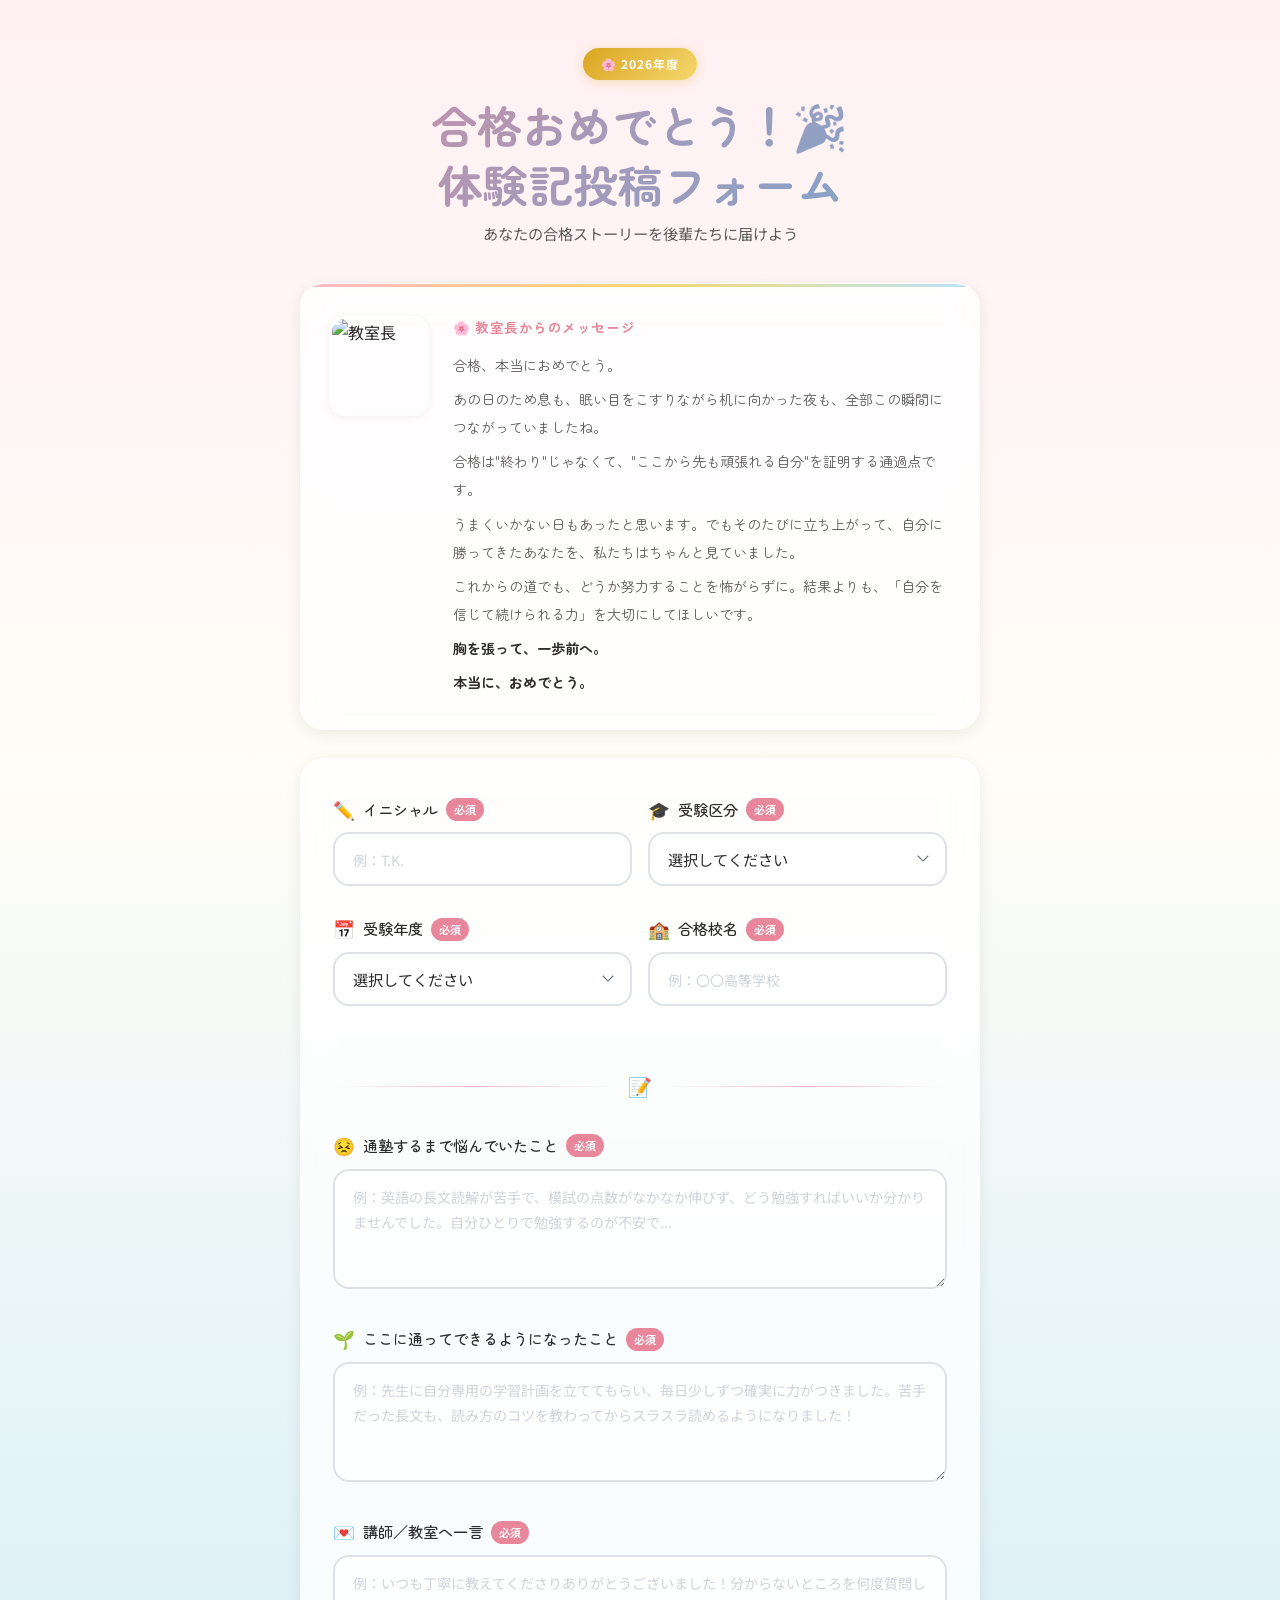
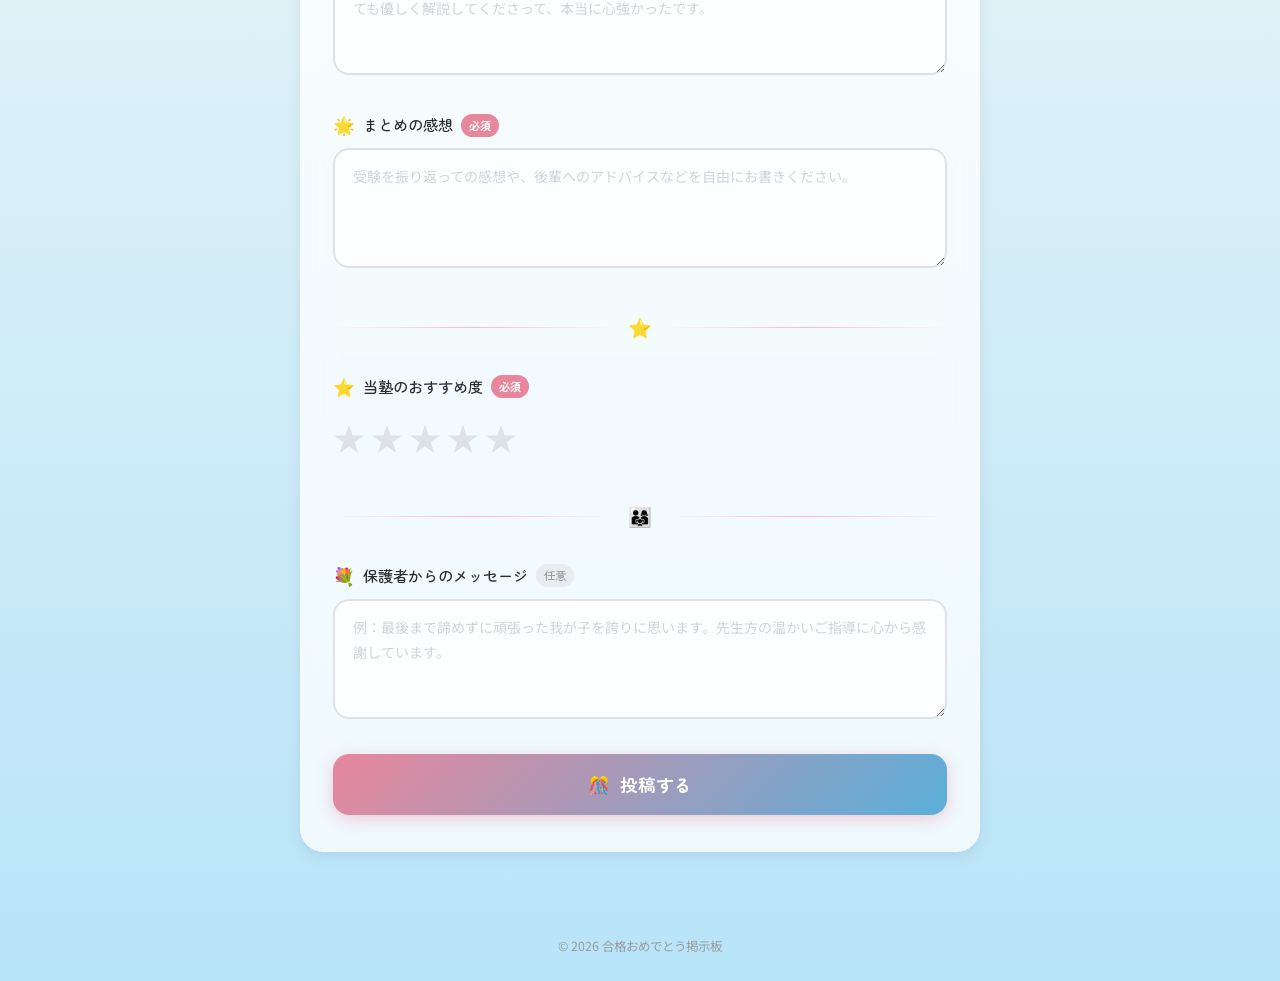
==== index.html @ 75e35001 "Add files via upload" ====
<!DOCTYPE html>
<html lang="ja">
<head>
  <meta charset="UTF-8">
  <meta name="viewport" content="width=device-width, initial-scale=1.0">
  <title>合格体験記を投稿する | 合格おめでとう掲示板</title>
  <meta name="description" content="あなたの合格体験談を投稿して、後輩たちに勇気を届けよう！高校受験・大学受験の合格ストーリーをお待ちしています。">
  <link rel="stylesheet" href="style.css">
</head>
<body>

  <!-- 桜の花びらアニメーション -->
  <div class="sakura-container" id="sakuraContainer"></div>

  <!-- ヘッダー -->
  <header class="page-header fade-in">
    <div class="page-header__badge">🌸 2026年度</div>
    <h1 class="page-header__title">合格おめでとう！🎉<br>体験記投稿フォーム</h1>
    <p class="page-header__subtitle">あなたの合格ストーリーを後輩たちに届けよう</p>
  </header>

  <!-- メインフォーム -->
  <main class="main-container">

    <!-- 教室長からのメッセージ -->
    <section class="director-message glass-card fade-in">
      <div class="director-message__inner">
        <div class="director-message__avatar">
          <img src="Gemini_Generated_Image_ba13piba13piba13.png" alt="教室長">
        </div>
        <div class="director-message__content">
          <div class="director-message__label">🌸 教室長からのメッセージ</div>
          <div class="director-message__text">
            <p>合格、本当におめでとう。</p>
            <p>あの日のため息も、眠い目をこすりながら机に向かった夜も、全部この瞬間につながっていましたね。</p>
            <p>合格は"終わり"じゃなくて、"ここから先も頑張れる自分"を証明する通過点です。</p>
            <p>うまくいかない日もあったと思います。でもそのたびに立ち上がって、自分に勝ってきたあなたを、私たちはちゃんと見ていました。</p>
            <p>これからの道でも、どうか努力することを怖がらずに。結果よりも、「自分を信じて続けられる力」を大切にしてほしいです。</p>
            <p><strong>胸を張って、一歩前へ。</strong></p>
            <p><strong>本当に、おめでとう。</strong></p>
          </div>
        </div>
      </div>
    </section>

    <form id="storyForm" class="glass-card fade-in" novalidate>

      <!-- 基本情報 -->
      <div class="form-row">
        <div class="form-group">
          <label class="form-label" for="initials">
            <span class="form-label__icon">✏️</span>
            イニシャル
            <span class="form-label__required">必須</span>
          </label>
          <input type="text" class="form-input" id="initials" placeholder="例：T.K." maxlength="10" required>
        </div>
        <div class="form-group">
          <label class="form-label" for="examType">
            <span class="form-label__icon">🎓</span>
            受験区分
            <span class="form-label__required">必須</span>
          </label>
          <select class="form-select" id="examType" required>
            <option value="" disabled selected>選択してください</option>
            <option value="highschool">高校受験</option>
            <option value="university">大学受験</option>
          </select>
        </div>
      </div>

      <div class="form-row">
        <div class="form-group">
          <label class="form-label" for="year">
            <span class="form-label__icon">📅</span>
            受験年度
            <span class="form-label__required">必須</span>
          </label>
          <select class="form-select" id="year" required>
            <option value="" disabled selected>選択してください</option>
            <option value="2026">2026年度</option>
            <option value="2025">2025年度</option>
            <option value="2024">2024年度</option>
          </select>
        </div>
        <div class="form-group">
          <label class="form-label" for="school">
            <span class="form-label__icon">🏫</span>
            合格校名
            <span class="form-label__required">必須</span>
          </label>
          <input type="text" class="form-input" id="school" placeholder="例：〇〇高等学校" required>
        </div>
      </div>

      <!-- 体験記セクション -->
      <div class="section-divider">
        <span class="section-divider__line"></span>
        <span class="section-divider__icon">📝</span>
        <span class="section-divider__line"></span>
      </div>

      <div class="form-group">
        <label class="form-label" for="struggle">
          <span class="form-label__icon">😣</span>
          通塾するまで悩んでいたこと
          <span class="form-label__required">必須</span>
        </label>
        <textarea class="form-textarea" id="struggle" placeholder="例：英語の長文読解が苦手で、模試の点数がなかなか伸びず、どう勉強すればいいか分かりませんでした。自分ひとりで勉強するのが不安で..." required></textarea>
      </div>

      <div class="form-group">
        <label class="form-label" for="growth">
          <span class="form-label__icon">🌱</span>
          ここに通ってできるようになったこと
          <span class="form-label__required">必須</span>
        </label>
        <textarea class="form-textarea" id="growth" placeholder="例：先生に自分専用の学習計画を立ててもらい、毎日少しずつ確実に力がつきました。苦手だった長文も、読み方のコツを教わってからスラスラ読めるようになりました！" required></textarea>
      </div>

      <div class="form-group">
        <label class="form-label" for="message">
          <span class="form-label__icon">💌</span>
          講師／教室へ一言
          <span class="form-label__required">必須</span>
        </label>
        <textarea class="form-textarea" id="message" placeholder="例：いつも丁寧に教えてくださりありがとうございました！分からないところを何度質問しても優しく解説してくださって、本当に心強かったです。" required></textarea>
      </div>

      <div class="form-group">
        <label class="form-label" for="summary">
          <span class="form-label__icon">🌟</span>
          まとめの感想
          <span class="form-label__required">必須</span>
        </label>
        <textarea class="form-textarea" id="summary" placeholder="受験を振り返っての感想や、後輩へのアドバイスなどを自由にお書きください。"></textarea>
      </div>

      <!-- おすすめ度 -->
      <div class="section-divider">
        <span class="section-divider__line"></span>
        <span class="section-divider__icon">⭐</span>
        <span class="section-divider__line"></span>
      </div>

      <div class="form-group">
        <label class="form-label">
          <span class="form-label__icon">⭐</span>
          当塾のおすすめ度
          <span class="form-label__required">必須</span>
        </label>
        <div class="star-rating" id="starRating">
          <input type="radio" name="rating" id="star5" value="5"><label for="star5" title="5 - 最高！"></label>
          <input type="radio" name="rating" id="star4" value="4"><label for="star4" title="4 - とても良い"></label>
          <input type="radio" name="rating" id="star3" value="3"><label for="star3" title="3 - 良い"></label>
          <input type="radio" name="rating" id="star2" value="2"><label for="star2" title="2 - まあまあ"></label>
          <input type="radio" name="rating" id="star1" value="1"><label for="star1" title="1 - 普通"></label>
        </div>
      </div>

      <!-- 保護者メッセージ -->
      <div class="section-divider">
        <span class="section-divider__line"></span>
        <span class="section-divider__icon">👨‍👩‍👧</span>
        <span class="section-divider__line"></span>
      </div>

      <div class="form-group">
        <label class="form-label" for="parentMessage">
          <span class="form-label__icon">💐</span>
          保護者からのメッセージ
          <span class="form-label__optional">任意</span>
        </label>
        <textarea class="form-textarea" id="parentMessage" placeholder="例：最後まで諦めずに頑張った我が子を誇りに思います。先生方の温かいご指導に心から感謝しています。"></textarea>
      </div>

      <!-- 送信ボタン -->
      <button type="submit" class="btn-submit" id="submitBtn">
        <span>🎊</span>
        <span>投稿する</span>
      </button>

    </form>
  </main>

  <!-- 投稿完了モーダル -->
  <div class="modal-overlay" id="successModal">
    <div class="modal-content">
      <div class="modal-content__emoji">🎉</div>
      <h2 class="modal-content__title">投稿ありがとうございます！</h2>
      <p class="modal-content__text">
        あなたの合格体験記が送信されました。<br>
        後輩たちの大きな励みになります！<br>
        改めて、合格おめでとうございます！🌸
      </p>
      <button class="btn-modal-close" id="modalCloseBtn">
        <span>✨</span>
        <span>閉じる</span>
      </button>
    </div>
  </div>

  <footer class="page-footer">
    <p>© 2026 合格おめでとう掲示板</p>
  </footer>

  <script src="submit.js"></script>
</body>
</html>
---- style.css ----
/* ============================================
   合格体験記 投稿掲示板 — 共通デザインシステム
   テーマ: 春の門出（桜・青空・祝福）
   ============================================ */

@import url('https://fonts.googleapis.com/css2?family=Noto+Sans+JP:wght@300;400;500;700;900&family=Zen+Maru+Gothic:wght@400;500;700&display=swap');

/* --- CSS Variables --- */
:root {
  --pink-soft: #FFB7C5;
  --pink-pale: #FADADD;
  --pink-deep: #E8879C;
  --sakura: #FFF0F3;
  --cream: #FFFDF7;
  --sky-blue: #87CEEB;
  --sky-light: #B8E4F9;
  --sky-deep: #5AAFDA;
  --green-fresh: #A8D8A8;
  --gold: #DAA520;
  --gold-light: #F5D76E;
  --white: #FFFFFF;
  --gray-100: #F8F9FA;
  --gray-200: #E9ECEF;
  --gray-300: #DEE2E6;
  --gray-400: #CED4DA;
  --gray-500: #ADB5BD;
  --gray-600: #6C757D;
  --gray-700: #495057;
  --gray-800: #343A40;
  --text-primary: #2D2D2D;
  --text-secondary: #5A5A5A;
  --text-muted: #9A9A9A;

  --font-main: 'Noto Sans JP', sans-serif;
  --font-display: 'Zen Maru Gothic', sans-serif;

  --radius-sm: 8px;
  --radius-md: 16px;
  --radius-lg: 24px;
  --radius-xl: 32px;

  --shadow-sm: 0 2px 8px rgba(0, 0, 0, 0.06);
  --shadow-md: 0 4px 16px rgba(0, 0, 0, 0.08);
  --shadow-lg: 0 8px 32px rgba(0, 0, 0, 0.12);
  --shadow-glow: 0 0 20px rgba(255, 183, 197, 0.3);

  --transition-fast: 200ms ease;
  --transition-normal: 350ms ease;
  --transition-slow: 600ms ease;
}

/* --- Global Reset --- */
*, *::before, *::after {
  margin: 0;
  padding: 0;
  box-sizing: border-box;
}

html {
  scroll-behavior: smooth;
}

body {
  font-family: var(--font-main);
  color: var(--text-primary);
  line-height: 1.7;
  min-height: 100vh;
  overflow-x: hidden;
  background: linear-gradient(180deg, var(--sakura) 0%, var(--cream) 30%, var(--sky-light) 100%);
}

/* --- Sakura Petals Animation --- */
.sakura-container {
  position: fixed;
  top: 0;
  left: 0;
  width: 100%;
  height: 100%;
  pointer-events: none;
  z-index: 0;
  overflow: hidden;
}

.petal {
  position: absolute;
  top: -40px;
  width: 12px;
  height: 12px;
  background: var(--pink-soft);
  border-radius: 50% 0 50% 50%;
  opacity: 0.7;
  animation: fall linear infinite;
  filter: blur(0.5px);
}

.petal:nth-child(odd) {
  background: var(--pink-pale);
  width: 10px;
  height: 10px;
}

.petal:nth-child(3n) {
  background: var(--white);
  opacity: 0.5;
  width: 8px;
  height: 8px;
}

@keyframes fall {
  0% {
    transform: translateX(0) rotate(0deg) scale(1);
    opacity: 0.7;
  }
  25% {
    transform: translateX(30px) rotate(90deg) scale(0.9);
  }
  50% {
    transform: translateX(-20px) rotate(180deg) scale(1.1);
  }
  75% {
    transform: translateX(40px) rotate(270deg) scale(0.95);
  }
  100% {
    transform: translateX(10px) rotate(360deg) scale(1);
    opacity: 0;
    top: 105vh;
  }
}

/* --- Page Header --- */
.page-header {
  position: relative;
  text-align: center;
  padding: 48px 24px 36px;
  z-index: 1;
}

.page-header__badge {
  display: inline-flex;
  align-items: center;
  gap: 6px;
  background: linear-gradient(135deg, var(--gold), var(--gold-light));
  color: var(--white);
  font-size: 0.75rem;
  font-weight: 700;
  padding: 6px 18px;
  border-radius: 100px;
  letter-spacing: 0.08em;
  margin-bottom: 16px;
  box-shadow: 0 2px 12px rgba(218, 165, 32, 0.3);
  text-transform: uppercase;
}

.page-header__title {
  font-family: var(--font-display);
  font-size: clamp(1.8rem, 5vw, 2.8rem);
  font-weight: 700;
  background: linear-gradient(135deg, var(--pink-deep), var(--sky-deep));
  -webkit-background-clip: text;
  -webkit-text-fill-color: transparent;
  background-clip: text;
  margin-bottom: 8px;
  line-height: 1.3;
}

.page-header__subtitle {
  font-size: 0.95rem;
  color: var(--text-secondary);
  font-weight: 400;
}

/* --- Main Container --- */
.main-container {
  position: relative;
  z-index: 1;
  max-width: 720px;
  margin: 0 auto;
  padding: 0 20px 60px;
}

.main-container--wide {
  max-width: 1100px;
}

/* --- Glass Card --- */
.glass-card {
  background: rgba(255, 255, 255, 0.75);
  backdrop-filter: blur(16px);
  -webkit-backdrop-filter: blur(16px);
  border: 1px solid rgba(255, 255, 255, 0.6);
  border-radius: var(--radius-lg);
  padding: 36px 32px;
  box-shadow: var(--shadow-md);
  transition: box-shadow var(--transition-normal);
}

.glass-card:hover {
  box-shadow: var(--shadow-lg);
}

/* --- Director Message --- */
.director-message {
  margin-bottom: 28px;
  padding: 32px 28px;
  position: relative;
  overflow: hidden;
}

.director-message::before {
  content: '';
  position: absolute;
  top: 0;
  left: 0;
  width: 100%;
  height: 3px;
  background: linear-gradient(90deg, var(--pink-soft), var(--gold-light), var(--sky-light));
}

.director-message__inner {
  display: flex;
  gap: 24px;
  align-items: flex-start;
}

.director-message__avatar {
  flex-shrink: 0;
  width: 100px;
  height: 100px;
  border-radius: var(--radius-md);
  overflow: hidden;
  box-shadow: var(--shadow-sm);
  border: 3px solid rgba(255, 255, 255, 0.8);
}

.director-message__avatar img {
  width: 100%;
  height: 100%;
  object-fit: cover;
}

.director-message__content {
  flex: 1;
  min-width: 0;
}

.director-message__label {
  font-family: var(--font-display);
  font-weight: 700;
  font-size: 0.85rem;
  color: var(--pink-deep);
  margin-bottom: 12px;
  letter-spacing: 0.04em;
}

.director-message__text {
  font-family: var(--font-display);
  font-size: 0.88rem;
  color: var(--text-secondary);
  line-height: 2;
}

.director-message__text p {
  margin-bottom: 6px;
}

.director-message__text p:last-child {
  margin-bottom: 0;
}

.director-message__text strong {
  color: var(--text-primary);
  font-weight: 700;
}

@media (max-width: 520px) {
  .director-message__inner {
    flex-direction: column;
    align-items: center;
    text-align: center;
  }

  .director-message__avatar {
    width: 80px;
    height: 80px;
  }
}

/* --- Form Elements --- */
.form-group {
  margin-bottom: 28px;
}

.form-label {
  display: flex;
  align-items: center;
  gap: 8px;
  font-family: var(--font-display);
  font-weight: 500;
  font-size: 0.95rem;
  color: var(--text-primary);
  margin-bottom: 8px;
}

.form-label__icon {
  font-size: 1.1rem;
}

.form-label__required {
  font-size: 0.7rem;
  color: var(--white);
  background: var(--pink-deep);
  padding: 2px 8px;
  border-radius: 100px;
  font-weight: 700;
}

.form-label__optional {
  font-size: 0.7rem;
  color: var(--text-muted);
  background: var(--gray-200);
  padding: 2px 8px;
  border-radius: 100px;
  font-weight: 500;
}

.form-input,
.form-select,
.form-textarea {
  width: 100%;
  font-family: var(--font-main);
  font-size: 0.95rem;
  color: var(--text-primary);
  background: rgba(255, 255, 255, 0.8);
  border: 2px solid var(--gray-300);
  border-radius: var(--radius-md);
  padding: 14px 18px;
  transition: all var(--transition-fast);
  outline: none;
}

.form-input:focus,
.form-select:focus,
.form-textarea:focus {
  border-color: var(--pink-soft);
  background: var(--white);
  box-shadow: 0 0 0 4px rgba(255, 183, 197, 0.2);
}

.form-input::placeholder,
.form-textarea::placeholder {
  color: var(--gray-400);
  font-size: 0.88rem;
}

.form-textarea {
  resize: vertical;
  min-height: 120px;
  line-height: 1.8;
}

.form-select {
  appearance: none;
  background-image: url("data:image/svg+xml,%3Csvg xmlns='http://www.w3.org/2000/svg' width='12' height='12' viewBox='0 0 12 12'%3E%3Cpath fill='%236C757D' d='M6 8.825L0.375 3.2l.85-.85L6 7.125l4.775-4.775.85.85z'/%3E%3C/svg%3E");
  background-repeat: no-repeat;
  background-position: right 16px center;
  padding-right: 40px;
  cursor: pointer;
}

/* --- Inline Group (2 cols) --- */
.form-row {
  display: grid;
  grid-template-columns: 1fr 1fr;
  gap: 16px;
}

@media (max-width: 520px) {
  .form-row {
    grid-template-columns: 1fr;
  }
}

/* --- Star Rating --- */
.star-rating {
  display: flex;
  gap: 6px;
  flex-direction: row-reverse;
  justify-content: flex-end;
}

.star-rating input {
  display: none;
}

.star-rating label {
  font-size: 2rem;
  color: var(--gray-300);
  cursor: pointer;
  transition: all var(--transition-fast);
  user-select: none;
}

.star-rating label::before {
  content: '★';
}

.star-rating input:checked ~ label,
.star-rating label:hover,
.star-rating label:hover ~ label {
  color: var(--gold);
  text-shadow: 0 0 8px rgba(218, 165, 32, 0.4);
  transform: scale(1.15);
}

/* --- Section Divider --- */
.section-divider {
  display: flex;
  align-items: center;
  gap: 14px;
  margin: 36px 0 28px;
}

.section-divider__line {
  flex: 1;
  height: 1px;
  background: linear-gradient(90deg, transparent, var(--pink-soft), transparent);
}

.section-divider__icon {
  font-size: 1.2rem;
}

/* --- Submit Button --- */
.btn-submit {
  display: flex;
  align-items: center;
  justify-content: center;
  gap: 10px;
  width: 100%;
  padding: 18px 32px;
  font-family: var(--font-display);
  font-size: 1.1rem;
  font-weight: 700;
  color: var(--white);
  background: linear-gradient(135deg, var(--pink-deep), var(--sky-deep));
  border: none;
  border-radius: var(--radius-md);
  cursor: pointer;
  transition: all var(--transition-normal);
  box-shadow: 0 4px 16px rgba(232, 135, 156, 0.4);
  position: relative;
  overflow: hidden;
}

.btn-submit::before {
  content: '';
  position: absolute;
  top: 0;
  left: -100%;
  width: 100%;
  height: 100%;
  background: linear-gradient(90deg, transparent, rgba(255,255,255,0.2), transparent);
  transition: left 0.5s;
}

.btn-submit:hover {
  transform: translateY(-2px);
  box-shadow: 0 6px 24px rgba(232, 135, 156, 0.5);
}

.btn-submit:hover::before {
  left: 100%;
}

.btn-submit:active {
  transform: translateY(0);
}

/* --- Modal Overlay --- */
.modal-overlay {
  position: fixed;
  top: 0;
  left: 0;
  width: 100%;
  height: 100%;
  background: rgba(0, 0, 0, 0.4);
  backdrop-filter: blur(6px);
  display: flex;
  align-items: center;
  justify-content: center;
  z-index: 1000;
  opacity: 0;
  pointer-events: none;
  transition: opacity var(--transition-normal);
}

.modal-overlay.active {
  opacity: 1;
  pointer-events: all;
}

.modal-content {
  background: var(--white);
  border-radius: var(--radius-xl);
  padding: 48px 40px;
  text-align: center;
  max-width: 420px;
  width: 90%;
  transform: scale(0.85) translateY(20px);
  transition: transform var(--transition-normal);
  box-shadow: var(--shadow-lg);
}

.modal-overlay.active .modal-content {
  transform: scale(1) translateY(0);
}

.modal-content__emoji {
  font-size: 4rem;
  margin-bottom: 16px;
  animation: bounce 0.6s ease infinite alternate;
}

@keyframes bounce {
  from { transform: translateY(0); }
  to { transform: translateY(-8px); }
}

.modal-content__title {
  font-family: var(--font-display);
  font-size: 1.5rem;
  font-weight: 700;
  color: var(--text-primary);
  margin-bottom: 8px;
}

.modal-content__text {
  font-size: 0.9rem;
  color: var(--text-secondary);
  margin-bottom: 28px;
  line-height: 1.7;
}

.btn-modal-close {
  display: inline-flex;
  align-items: center;
  gap: 6px;
  padding: 12px 36px;
  background: linear-gradient(135deg, var(--pink-soft), var(--sky-light));
  color: var(--text-primary);
  font-family: var(--font-display);
  font-weight: 700;
  font-size: 0.95rem;
  border: none;
  border-radius: var(--radius-md);
  cursor: pointer;
  transition: all var(--transition-fast);
}

.btn-modal-close:hover {
  transform: translateY(-1px);
  box-shadow: var(--shadow-md);
}

/* --- Admin: Story Card --- */
.stories-grid {
  display: grid;
  grid-template-columns: repeat(auto-fill, minmax(340px, 1fr));
  gap: 24px;
  margin-top: 24px;
}

@media (max-width: 520px) {
  .stories-grid {
    grid-template-columns: 1fr;
  }
}

.story-card {
  background: rgba(255, 255, 255, 0.8);
  backdrop-filter: blur(12px);
  border: 1px solid rgba(255, 255, 255, 0.6);
  border-radius: var(--radius-lg);
  padding: 28px 24px;
  box-shadow: var(--shadow-sm);
  transition: all var(--transition-normal);
  position: relative;
  overflow: hidden;
}

.story-card::before {
  content: '';
  position: absolute;
  top: 0;
  left: 0;
  width: 100%;
  height: 4px;
  background: linear-gradient(90deg, var(--pink-soft), var(--sky-blue), var(--green-fresh));
}

.story-card:hover {
  transform: translateY(-4px);
  box-shadow: var(--shadow-lg);
}

.story-card__header {
  display: flex;
  align-items: center;
  gap: 14px;
  margin-bottom: 20px;
}

.story-card__avatar {
  width: 52px;
  height: 52px;
  border-radius: 50%;
  background: linear-gradient(135deg, var(--pink-soft), var(--sky-light));
  display: flex;
  align-items: center;
  justify-content: center;
  font-family: var(--font-display);
  font-weight: 700;
  font-size: 1.1rem;
  color: var(--white);
  flex-shrink: 0;
}

.story-card__avatar img {
  width: 100%;
  height: 100%;
  border-radius: 50%;
  object-fit: cover;
}

.story-card__meta {
  flex: 1;
}

.story-card__school {
  font-family: var(--font-display);
  font-weight: 700;
  font-size: 1.05rem;
  color: var(--text-primary);
}

.story-card__tags {
  display: flex;
  gap: 6px;
  margin-top: 4px;
  flex-wrap: wrap;
}

.story-card__tag {
  font-size: 0.7rem;
  padding: 3px 10px;
  border-radius: 100px;
  font-weight: 500;
}

.story-card__tag--highschool {
  background: rgba(168, 216, 168, 0.3);
  color: #4a8a4a;
}

.story-card__tag--university {
  background: rgba(135, 206, 235, 0.3);
  color: #3a7ab5;
}

.story-card__tag--year {
  background: rgba(218, 165, 32, 0.15);
  color: #b8860b;
}

.story-card__stars {
  color: var(--gold);
  font-size: 0.85rem;
  letter-spacing: 2px;
}

.story-card__section {
  margin-bottom: 16px;
}

.story-card__section-title {
  font-size: 0.75rem;
  font-weight: 700;
  color: var(--pink-deep);
  text-transform: uppercase;
  letter-spacing: 0.06em;
  margin-bottom: 4px;
  display: flex;
  align-items: center;
  gap: 6px;
}

.story-card__section-text {
  font-size: 0.88rem;
  color: var(--text-secondary);
  line-height: 1.7;
}

.story-card__parent {
  background: rgba(255, 240, 243, 0.5);
  border-left: 3px solid var(--pink-soft);
  padding: 12px 16px;
  border-radius: 0 var(--radius-sm) var(--radius-sm) 0;
  margin-top: 12px;
}

.story-card__parent-label {
  font-size: 0.7rem;
  font-weight: 700;
  color: var(--pink-deep);
  margin-bottom: 4px;
}

.story-card__parent-text {
  font-size: 0.85rem;
  color: var(--text-secondary);
  line-height: 1.6;
}

.story-card__delete {
  position: absolute;
  top: 16px;
  right: 16px;
  width: 32px;
  height: 32px;
  border-radius: 50%;
  border: none;
  background: rgba(220, 53, 69, 0.08);
  color: #dc3545;
  cursor: pointer;
  font-size: 0.85rem;
  display: flex;
  align-items: center;
  justify-content: center;
  transition: all var(--transition-fast);
  opacity: 0;
}

.story-card:hover .story-card__delete {
  opacity: 1;
}

.story-card__delete:hover {
  background: rgba(220, 53, 69, 0.15);
  transform: scale(1.1);
}

/* --- Admin Filters --- */
.admin-toolbar {
  display: flex;
  align-items: center;
  gap: 12px;
  flex-wrap: wrap;
  margin-bottom: 12px;
}

.filter-btn {
  padding: 8px 20px;
  font-family: var(--font-main);
  font-size: 0.85rem;
  font-weight: 500;
  border: 2px solid var(--gray-300);
  border-radius: 100px;
  background: var(--white);
  color: var(--text-secondary);
  cursor: pointer;
  transition: all var(--transition-fast);
}

.filter-btn:hover {
  border-color: var(--pink-soft);
  color: var(--pink-deep);
}

.filter-btn.active {
  background: linear-gradient(135deg, var(--pink-soft), var(--sky-light));
  border-color: transparent;
  color: var(--white);
  font-weight: 700;
}

.admin-stats {
  display: grid;
  grid-template-columns: repeat(auto-fit, minmax(160px, 1fr));
  gap: 16px;
  margin-bottom: 28px;
}

.stat-card {
  background: rgba(255, 255, 255, 0.7);
  backdrop-filter: blur(12px);
  border-radius: var(--radius-md);
  padding: 20px;
  text-align: center;
  border: 1px solid rgba(255, 255, 255, 0.5);
}

.stat-card__value {
  font-family: var(--font-display);
  font-size: 2rem;
  font-weight: 900;
  background: linear-gradient(135deg, var(--pink-deep), var(--sky-deep));
  -webkit-background-clip: text;
  -webkit-text-fill-color: transparent;
  background-clip: text;
}

.stat-card__label {
  font-size: 0.8rem;
  color: var(--text-muted);
  margin-top: 4px;
}

/* --- Empty State --- */
.empty-state {
  text-align: center;
  padding: 60px 20px;
  color: var(--text-muted);
}

.empty-state__icon {
  font-size: 3.5rem;
  margin-bottom: 16px;
}

.empty-state__text {
  font-size: 1rem;
  line-height: 1.7;
}

/* --- Footer --- */
.page-footer {
  text-align: center;
  padding: 24px;
  font-size: 0.78rem;
  color: var(--text-muted);
  position: relative;
  z-index: 1;
}

/* --- Confirm Dialog --- */
.confirm-overlay {
  position: fixed;
  top: 0;
  left: 0;
  width: 100%;
  height: 100%;
  background: rgba(0, 0, 0, 0.35);
  backdrop-filter: blur(4px);
  display: flex;
  align-items: center;
  justify-content: center;
  z-index: 2000;
  opacity: 0;
  pointer-events: none;
  transition: opacity var(--transition-fast);
}

.confirm-overlay.active {
  opacity: 1;
  pointer-events: all;
}

.confirm-box {
  background: var(--white);
  border-radius: var(--radius-lg);
  padding: 32px;
  max-width: 360px;
  width: 85%;
  text-align: center;
  box-shadow: var(--shadow-lg);
}

.confirm-box__text {
  font-size: 0.95rem;
  color: var(--text-primary);
  margin-bottom: 24px;
  line-height: 1.6;
}

.confirm-box__actions {
  display: flex;
  gap: 12px;
  justify-content: center;
}

.btn-confirm-cancel,
.btn-confirm-ok {
  padding: 10px 28px;
  font-family: var(--font-main);
  font-size: 0.9rem;
  font-weight: 600;
  border: none;
  border-radius: var(--radius-sm);
  cursor: pointer;
  transition: all var(--transition-fast);
}

.btn-confirm-cancel {
  background: var(--gray-200);
  color: var(--text-secondary);
}

.btn-confirm-cancel:hover {
  background: var(--gray-300);
}

.btn-confirm-ok {
  background: #dc3545;
  color: var(--white);
}

.btn-confirm-ok:hover {
  background: #c82333;
}

/* --- Utility --- */
.fade-in {
  animation: fadeInUp 0.6s ease both;
}

@keyframes fadeInUp {
  from {
    opacity: 0;
    transform: translateY(20px);
  }
  to {
    opacity: 1;
    transform: translateY(0);
  }
}

/* --- Responsive --- */
@media (max-width: 600px) {
  .glass-card {
    padding: 24px 18px;
    border-radius: var(--radius-md);
  }

  .page-header {
    padding: 32px 16px 24px;
  }

  .main-container {
    padding: 0 12px 40px;
  }

  .story-card {
    padding: 20px 16px;
  }
}
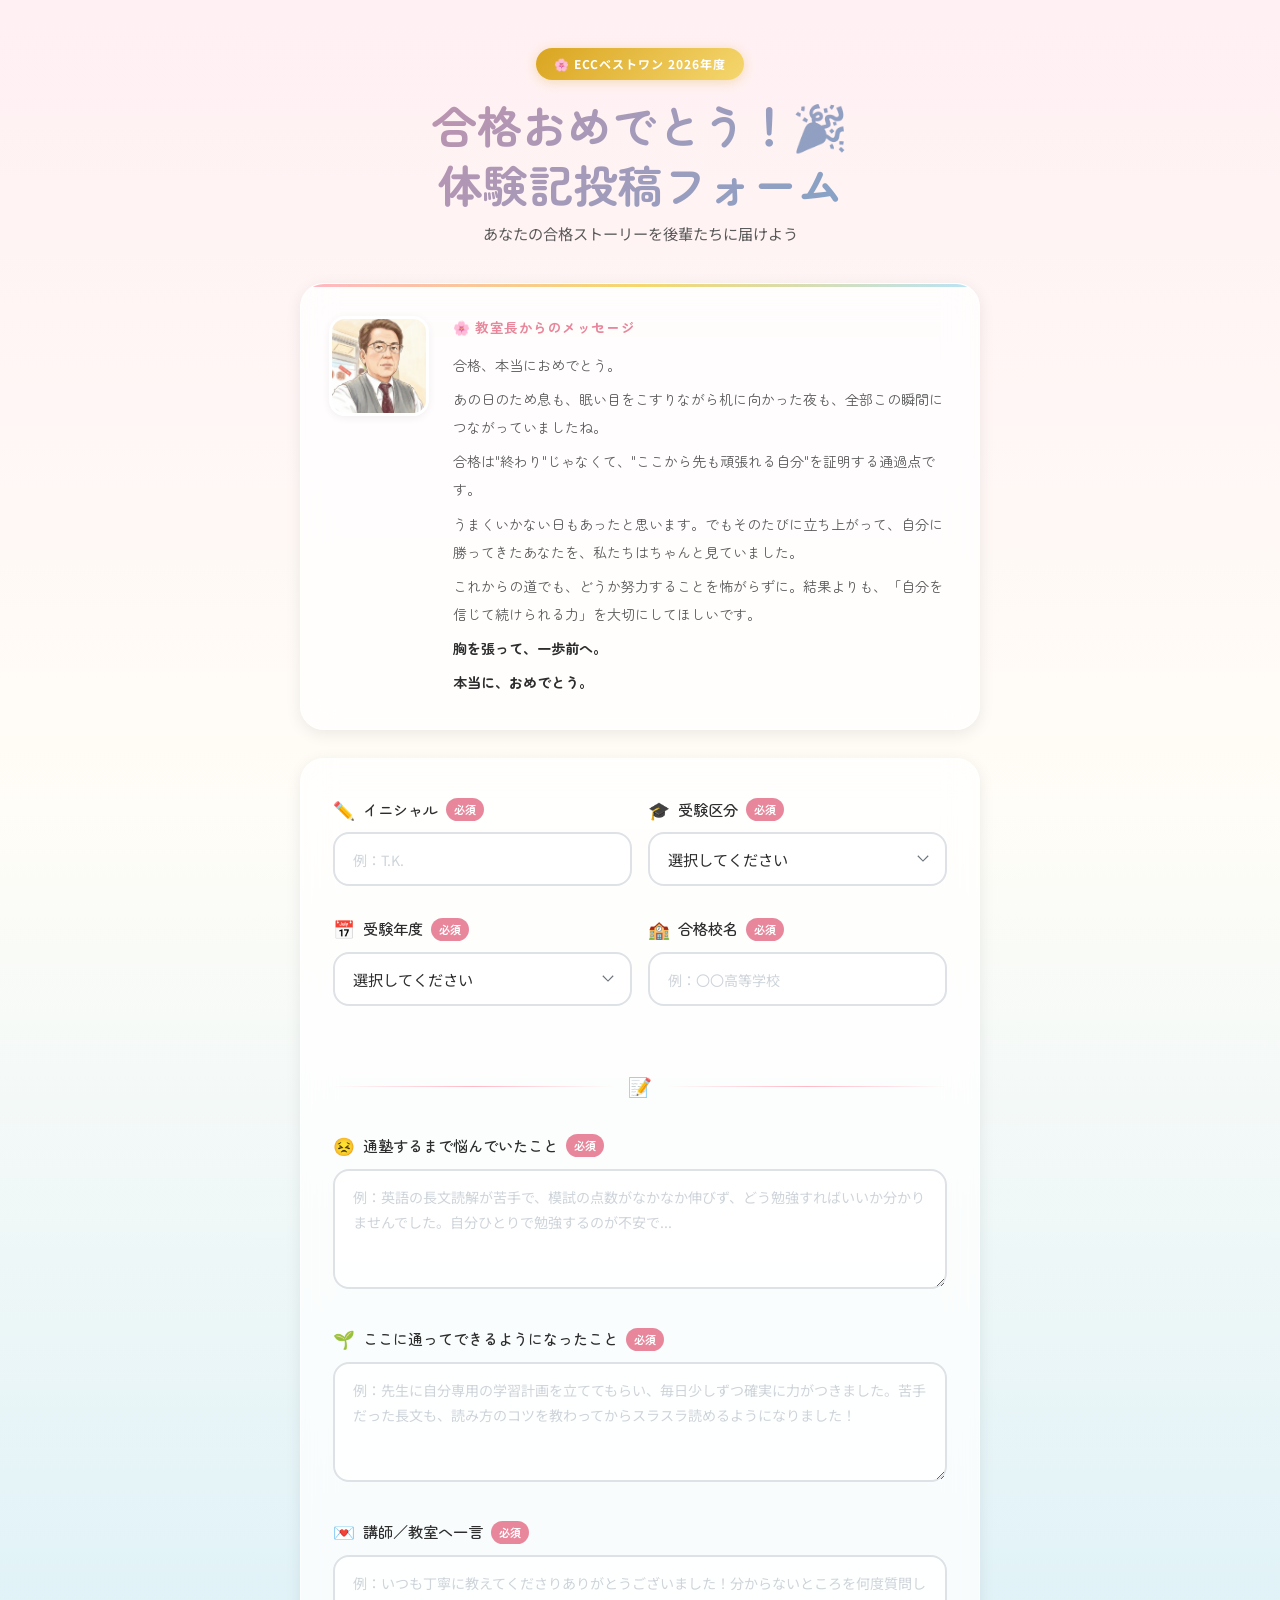
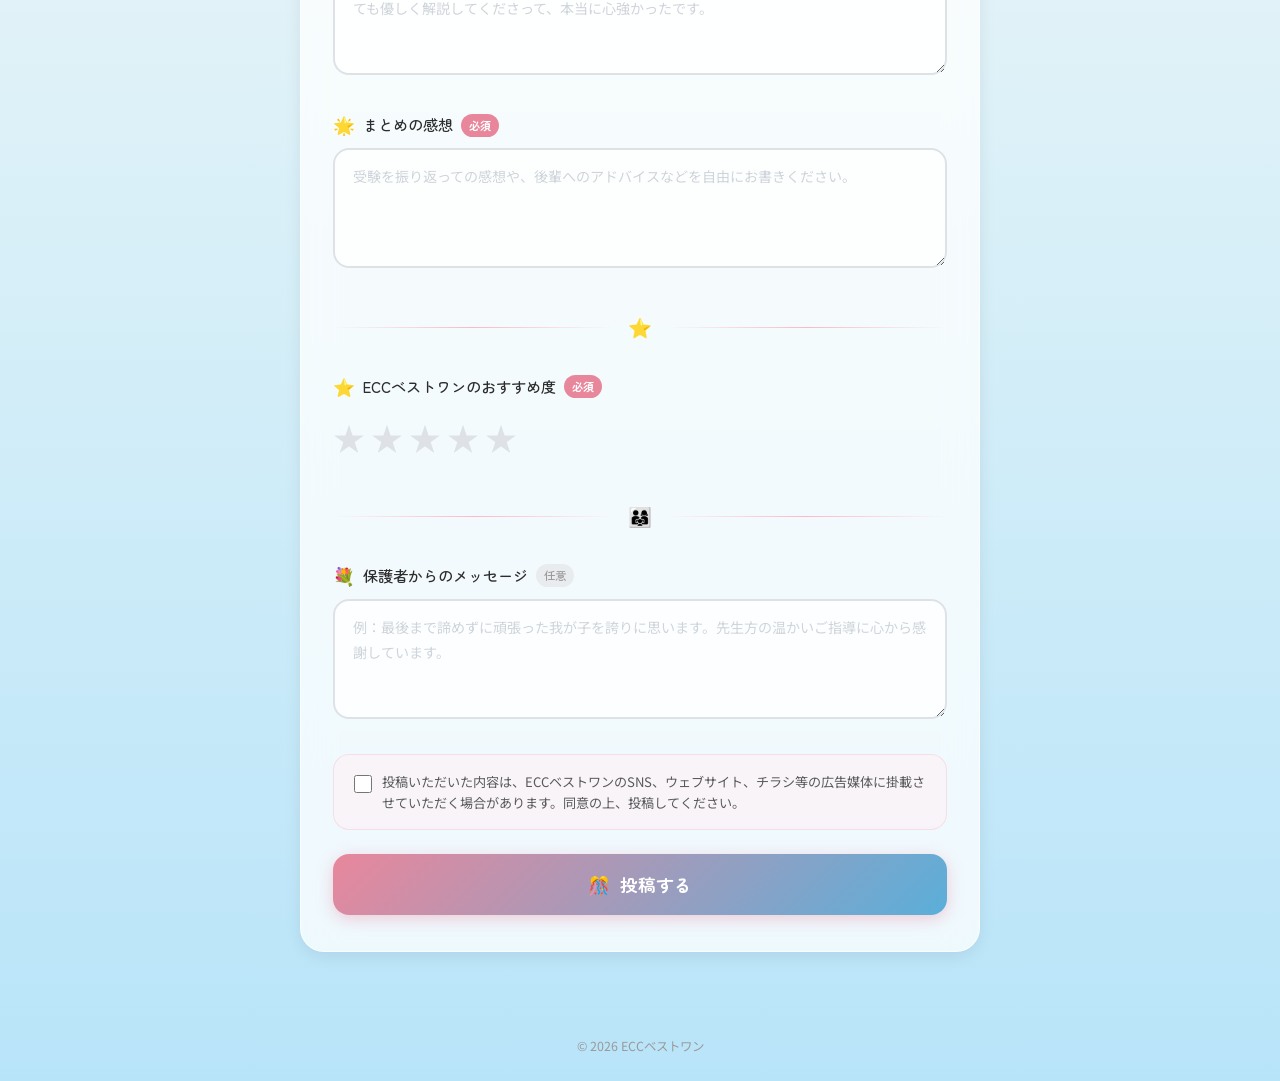
==== commit 675df530: "up" ====
--- a/index.html
+++ b/index.html
@@ -3,8 +3,8 @@
 <head>
   <meta charset="UTF-8">
   <meta name="viewport" content="width=device-width, initial-scale=1.0">
-  <title>合格体験記を投稿する | 合格おめでとう掲示板</title>
-  <meta name="description" content="あなたの合格体験談を投稿して、後輩たちに勇気を届けよう！高校受験・大学受験の合格ストーリーをお待ちしています。">
+  <title>合格体験記を投稿する | ECCベストワン</title>
+  <meta name="description" content="ECCベストワンの合格体験談を投稿して、後輩たちに勇気を届けよう！高校受験・大学受験の合格ストーリーをお待ちしています。">
   <link rel="stylesheet" href="style.css">
 </head>
 <body>
@@ -14,7 +14,7 @@
 
   <!-- ヘッダー -->
   <header class="page-header fade-in">
-    <div class="page-header__badge">🌸 2026年度</div>
+    <div class="page-header__badge">🌸 ECCベストワン 2026年度</div>
     <h1 class="page-header__title">合格おめでとう！🎉<br>体験記投稿フォーム</h1>
     <p class="page-header__subtitle">あなたの合格ストーリーを後輩たちに届けよう</p>
   </header>
@@ -26,7 +26,7 @@
     <section class="director-message glass-card fade-in">
       <div class="director-message__inner">
         <div class="director-message__avatar">
-          <img src="Gemini_Generated_Image_ba13piba13piba13.png" alt="教室長">
+          <img src="director.webp" alt="教室長">
         </div>
         <div class="director-message__content">
           <div class="director-message__label">🌸 教室長からのメッセージ</div>
@@ -146,7 +146,7 @@
       <div class="form-group">
         <label class="form-label">
           <span class="form-label__icon">⭐</span>
-          当塾のおすすめ度
+          ECCベストワンのおすすめ度
           <span class="form-label__required">必須</span>
         </label>
         <div class="star-rating" id="starRating">
@@ -172,6 +172,14 @@
           <span class="form-label__optional">任意</span>
         </label>
         <textarea class="form-textarea" id="parentMessage" placeholder="例：最後まで諦めずに頑張った我が子を誇りに思います。先生方の温かいご指導に心から感謝しています。"></textarea>
+      </div>
+
+      <!-- SNS利用同意 -->
+      <div class="consent-notice">
+        <label class="consent-label">
+          <input type="checkbox" id="consentCheck" required>
+          <span>投稿いただいた内容は、ECCベストワンのSNS、ウェブサイト、チラシ等の広告媒体に掛載させていただく場合があります。同意の上、投稿してください。</span>
+        </label>
       </div>
 
       <!-- 送信ボタン -->
@@ -201,7 +209,7 @@
   </div>
 
   <footer class="page-footer">
-    <p>© 2026 合格おめでとう掲示板</p>
+    <p>© 2026 ECCベストワン</p>
   </footer>
 
   <script src="submit.js"></script>
--- a/style.css
+++ b/style.css
@@ -832,6 +832,34 @@
   line-height: 1.7;
 }
 
+/* --- Consent Notice --- */
+.consent-notice {
+  margin-bottom: 24px;
+  padding: 16px 20px;
+  background: rgba(255, 240, 243, 0.5);
+  border: 1px solid rgba(232, 135, 156, 0.2);
+  border-radius: var(--radius-md);
+}
+
+.consent-label {
+  display: flex;
+  align-items: flex-start;
+  gap: 10px;
+  cursor: pointer;
+  font-size: 0.82rem;
+  color: var(--text-secondary);
+  line-height: 1.6;
+}
+
+.consent-label input[type="checkbox"] {
+  margin-top: 4px;
+  flex-shrink: 0;
+  width: 18px;
+  height: 18px;
+  accent-color: var(--pink-deep);
+  cursor: pointer;
+}
+
 /* --- Footer --- */
 .page-footer {
   text-align: center;
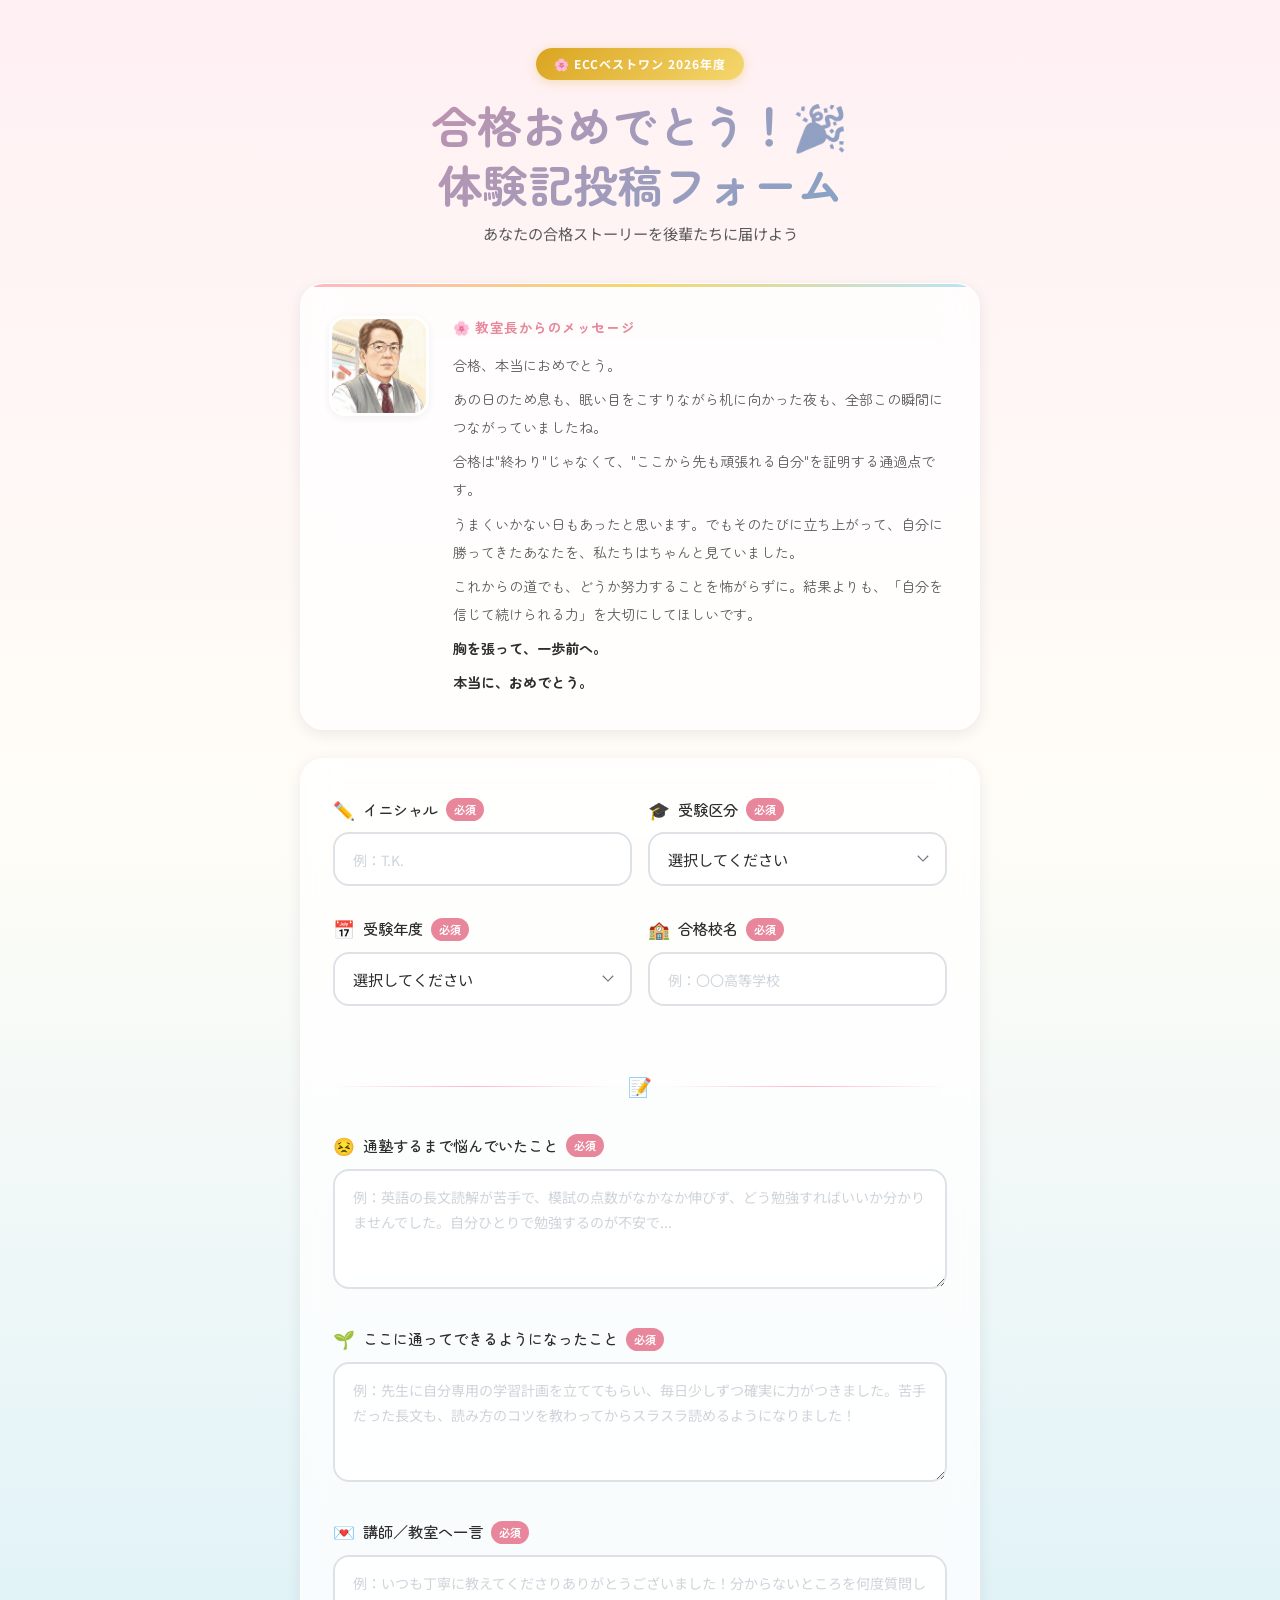
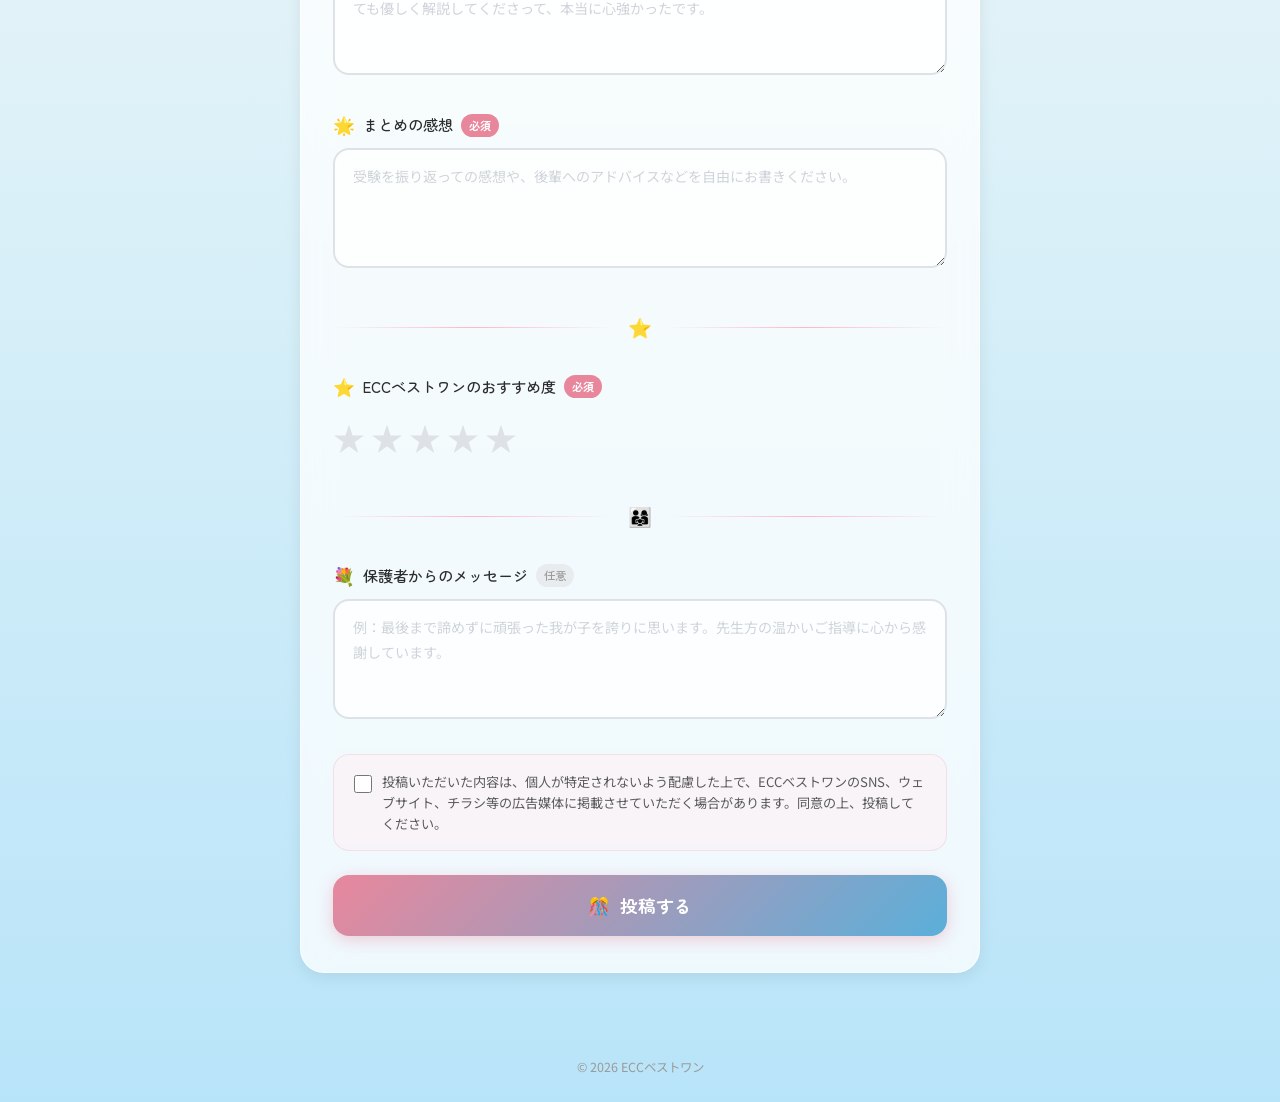
==== commit 62a997ed: "up" ====
--- a/index.html
+++ b/index.html
@@ -178,7 +178,7 @@
       <div class="consent-notice">
         <label class="consent-label">
           <input type="checkbox" id="consentCheck" required>
-          <span>投稿いただいた内容は、ECCベストワンのSNS、ウェブサイト、チラシ等の広告媒体に掛載させていただく場合があります。同意の上、投稿してください。</span>
+          <span>投稿いただいた内容は、個人が特定されないよう配慮した上で、ECCベストワンのSNS、ウェブサイト、チラシ等の広告媒体に掲載させていただく場合があります。同意の上、投稿してください。</span>
         </label>
       </div>
 
